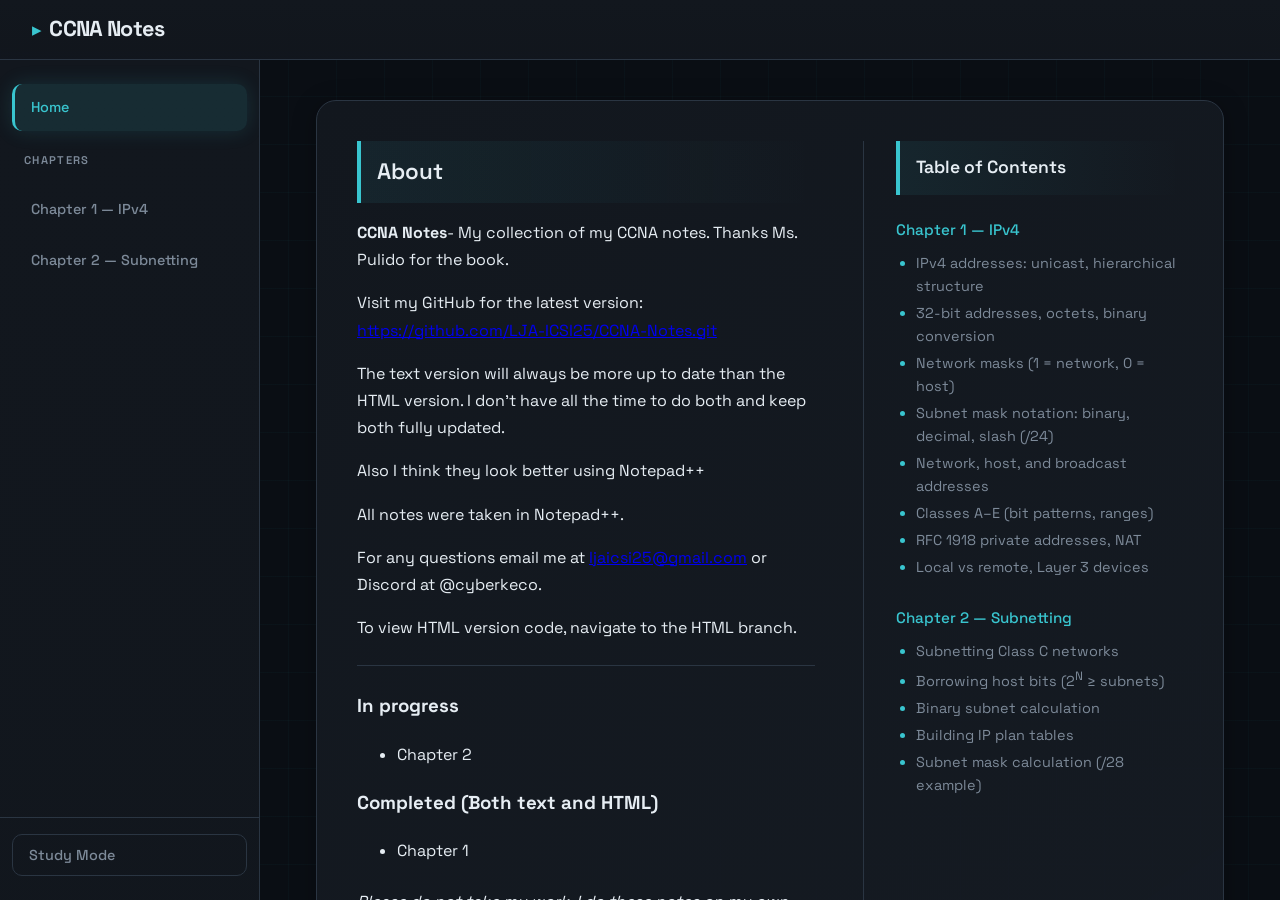
==== pages/ccna/index.html @ 9c8c7aef "Add files via upload" ====
<!--Note to self, change summary from popup to tab under chapter in sidebar-->
<!-- Study Hub: independent snapshot under pages/ccna/ — changing CCNA_Notes.html elsewhere does not update this file. -->
<!DOCTYPE html>
<html lang="en">
<head>
    <meta charset="UTF-8">
    <meta name="viewport" content="width=device-width, initial-scale=1.0">
    <title>CCNA Study Notes</title>
    <link rel="preconnect" href="https://fonts.googleapis.com">
    <link rel="preconnect" href="https://fonts.gstatic.com" crossorigin>
    <link href="https://fonts.googleapis.com/css2?family=JetBrains+Mono:wght@400;500&family=Space+Grotesk:wght@400;500;600;700&display=swap" rel="stylesheet">
    <style>
        :root {
            --bg-dark: #0a0e14;
            --bg-card: #12171e;
            --bg-elevated: #1a2129;
            --accent: #39c5cf;
            --accent-blue: #58a6ff;
            --accent-orange: #ff9f43;
            --accent-purple: #a371f7;
            --accent-green: #3dd68c;
            --text: #e6edf3;
            --text-muted: #7d8a99;
            --text-soft: #b1bac4;
            --border: #2a3542;
            --border-subtle: rgba(255, 255, 255, 0.06);
            --glow: rgba(57, 197, 207, 0.15);
        }

        * {
            box-sizing: border-box;
        }

        html {
            scroll-behavior: smooth;
        }

        body {
            font-family: 'Space Grotesk', -apple-system, BlinkMacSystemFont, 'Segoe UI', sans-serif;
            font-size: 17px;
            line-height: 1.7;
            margin: 0;
            min-height: 100vh;
            height: 100vh;
            background: var(--bg-dark);
            color: var(--text);
            -webkit-font-smoothing: antialiased;
            position: relative;
            overflow: hidden;
        }

        /* Subtle grid/network background */
        body::before {
            content: '';
            position: fixed;
            inset: 0;
            background-image:
                linear-gradient(rgba(57, 197, 207, 0.03) 1px, transparent 1px),
                linear-gradient(90deg, rgba(57, 197, 207, 0.03) 1px, transparent 1px);
            background-size: 48px 48px;
            pointer-events: none;
            z-index: 0;
        }

        /* Top header bar */
        .header {
            height: 60px;
            background: linear-gradient(180deg, var(--bg-card) 0%, rgba(18, 23, 30, 0.95) 100%);
            border-bottom: 1px solid var(--border);
            display: flex;
            align-items: center;
            justify-content: space-between;
            padding: 0 2rem;
            position: relative;
            z-index: 10;
            backdrop-filter: blur(12px);
        }

        .brand {
            font-size: 1.35rem;
            font-weight: 700;
            color: var(--text);
            text-decoration: none;
            letter-spacing: -0.03em;
            display: flex;
            align-items: center;
            gap: 0.5rem;
            transition: color 0.2s, transform 0.2s;
        }

        .brand::before {
            content: '▸';
            color: var(--accent);
            font-weight: 400;
            font-size: 0.9em;
        }

        .brand:hover {
            color: var(--accent);
            transform: translateX(2px);
        }

        .header-left {
            display: flex;
            align-items: center;
            gap: 1.25rem;
        }

        .header-view-chapters {
            font-size: 0.85rem;
            font-weight: 500;
            color: var(--accent);
            text-decoration: none;
            padding: 0.35rem 0.75rem;
            border-radius: 8px;
            border: 1px solid rgba(57, 197, 207, 0.3);
            transition: background 0.2s;
        }

        .header-view-chapters:hover {
            background: rgba(57, 197, 207, 0.1);
        }

        .header-view-chapters.hidden {
            display: none;
        }

        .header-badge {
            font-size: 0.7rem;
            font-weight: 600;
            text-transform: uppercase;
            letter-spacing: 0.1em;
            color: var(--accent);
            background: rgba(57, 197, 207, 0.12);
            padding: 0.35rem 0.75rem;
            border-radius: 20px;
            border: 1px solid rgba(57, 197, 207, 0.25);
            cursor: pointer;
            transition: background 0.2s, color 0.2s, transform 0.2s;
            font-family: inherit;
        }

        .header-badge:hover {
            background: rgba(57, 197, 207, 0.2);
            transform: scale(1.02);
        }

        .header-badge:focus {
            outline: none;
            box-shadow: 0 0 0 1px var(--accent);
        }

        .sidebar-actions {
            margin-top: auto;
            padding: 1rem 0.75rem 0;
            border-top: 1px solid var(--border);
            display: flex;
            flex-direction: column;
            gap: 0.5rem;
        }

        .sidebar-actions button {
            font-size: 0.9rem;
            font-weight: 500;
            color: var(--text-muted);
            background: transparent;
            border: 1px solid var(--border);
            border-radius: 10px;
            padding: 0.7rem 1rem;
            cursor: pointer;
            font-family: inherit;
            text-align: left;
            transition: all 0.2s ease;
        }

        .sidebar-actions button:hover {
            color: var(--text);
            background: rgba(57, 197, 207, 0.06);
            border-color: rgba(57, 197, 207, 0.3);
        }

        .sidebar-actions button.sidebar-summary {
            display: none;
        }

        .sidebar-actions button.sidebar-summary.visible {
            display: block;
        }

        /* Main layout: sidebar + content (always visible) */
        .main-layout {
            display: flex;
            height: calc(100vh - 60px);
            position: relative;
            z-index: 1;
            overflow: hidden;
        }

        .sidebar {
            width: 260px;
            flex-shrink: 0;
            background: linear-gradient(180deg, var(--bg-card) 0%, rgba(18, 23, 30, 0.98) 100%);
            border-right: 1px solid var(--border);
            padding: 1.5rem 0;
            display: flex;
            flex-direction: column;
            overflow-y: auto;
        }

        .sidebar-title {
            font-size: 0.7rem;
            font-weight: 600;
            text-transform: uppercase;
            letter-spacing: 0.12em;
            color: var(--text-muted);
            padding: 0 1.5rem;
            margin-top: 1.25rem;
            margin-bottom: 1rem;
        }

        .nav {
            display: flex;
            flex-direction: column;
            gap: 0.25rem;
            padding: 0 0.75rem;
        }

        .nav a {
            padding: 0.7rem 1rem;
            color: var(--text-muted);
            text-decoration: none;
            font-size: 0.9rem;
            font-weight: 500;
            transition: all 0.2s ease;
            border-radius: 10px;
            border-left: 3px solid transparent;
        }

        .nav a:hover {
            color: var(--text);
            background: rgba(57, 197, 207, 0.06);
            transform: translateX(4px);
        }

        .nav a.active {
            color: var(--accent);
            background: rgba(57, 197, 207, 0.12);
            border-left-color: var(--accent);
            box-shadow: 0 0 20px var(--glow);
        }

        /* Content area - scrolls independently */
        .content-wrapper {
            flex: 1;
            min-width: 0;
            display: flex;
            flex-direction: column;
            overflow: hidden;
        }

        .content {
            flex: 1;
            padding: 2.5rem 3.5rem 5rem;
            min-width: 0;
            overflow-y: auto;
            overflow-x: hidden;
            display: none;
        }

        .content.visible {
            display: block;
        }

        .chapter {
            display: none;
        }

        .chapter.active {
            display: block;
            animation: fadeIn 0.25s ease;
        }

        @keyframes fadeIn {
            from { opacity: 0; transform: translateY(8px); }
            to { opacity: 1; transform: translateY(0); }
        }

        @keyframes subtlePulse {
            0%, 100% { opacity: 0.5; }
            50% { opacity: 0.8; }
        }

        /* Chapter content */
        .chapter-content {
            background: linear-gradient(145deg, var(--bg-card) 0%, rgba(22, 28, 36, 0.95) 100%);
            border: 1px solid var(--border);
            border-radius: 20px;
            padding: 2.5rem;
            line-height: 1.7;
            box-shadow: 0 4px 24px rgba(0, 0, 0, 0.3);
        }

        .chapter-content h2 {
            font-size: 1.4rem;
            font-weight: 600;
            color: var(--text);
            margin: 2.5rem 0 1rem;
            padding: 0.75rem 0;
            padding-left: 1rem;
            border-left: 4px solid var(--accent);
            border-radius: 0 8px 8px 0;
            background: linear-gradient(90deg, rgba(57, 197, 207, 0.08) 0%, transparent 100%);
            letter-spacing: -0.02em;
        }

        .chapter-content h2:first-child {
            margin-top: 0;
        }

        .chapter-content h3 {
            font-size: 1.15rem;
            font-weight: 600;
            color: var(--text-soft);
            margin: 2rem 0 0.75rem;
            display: flex;
            align-items: center;
            gap: 0.5rem;
        }

        .chapter-content h3::before {
            content: '/';
            font-family: 'JetBrains Mono', monospace;
            font-size: 0.85em;
            font-weight: 600;
            color: var(--accent);
        }

        .chapter-content p {
            margin: 1rem 0;
            color: var(--text);
        }

        .chapter-content ul, .chapter-content ol {
            margin: 1rem 0;
            padding-left: 1.75rem;
        }

        .chapter-content ul ul, .chapter-content ol ul {
            margin: 0.4rem 0;
            padding-left: 1.5rem;
        }

        .chapter-content li {
            margin: 0.5rem 0;
        }

        .chapter-content li::marker {
            color: var(--accent);
        }

        .chapter-content .note {
            background: linear-gradient(135deg, rgba(57, 197, 207, 0.1) 0%, rgba(57, 197, 207, 0.04) 100%);
            border: 1px solid rgba(57, 197, 207, 0.3);
            border-left: 4px solid var(--accent);
            padding: 1.25rem 1.5rem;
            margin: 1.5rem 0;
            border-radius: 0 12px 12px 0;
        }

        .chapter-content .note strong {
            color: var(--accent);
        }

        .chapter-content .example {
            background: linear-gradient(135deg, var(--bg-elevated) 0%, rgba(26, 33, 41, 0.8) 100%);
            border: 1px solid var(--border);
            padding: 1.25rem 1.5rem;
            margin: 1.5rem 0;
            border-radius: 12px;
            border-left: 4px solid var(--accent-orange);
        }

        .chapter-content .example strong {
            color: var(--accent-orange);
        }

        .chapter-summary {
            display: none;
            background: linear-gradient(135deg, rgba(163, 113, 247, 0.12) 0%, rgba(163, 113, 247, 0.04) 100%);
            border: 1px solid rgba(163, 113, 247, 0.35);
            border-radius: 12px;
            padding: 1.5rem 1.75rem;
            margin-bottom: 2rem;
        }

        .chapter-summary.visible {
            display: block;
        }

        .chapter-summary h3 {
            margin-top: 0;
            color: var(--accent-purple);
        }

        .chapter-summary h3::before {
            content: '📋 ';
        }

        .chapter-summary h4 {
            font-size: 0.95rem;
            font-weight: 600;
            color: var(--accent-purple);
            margin: 1.25rem 0 0.5rem;
        }

        .chapter-summary h4:first-of-type {
            margin-top: 0;
        }

        .chapter-summary ul {
            margin: 0.5rem 0;
            padding-left: 1.5rem;
        }

        .chapter-summary li {
            margin: 0.35rem 0;
        }

        .chapter-summary p {
            margin: 1rem 0;
        }

        .chapter-summary p:first-of-type {
            margin-top: 0;
        }

        .chapter-content .lessons-learned {
            background: linear-gradient(135deg, rgba(163, 113, 247, 0.12) 0%, rgba(163, 113, 247, 0.04) 100%);
            border: 1px solid rgba(163, 113, 247, 0.35);
            border-radius: 16px;
            padding: 1.75rem 2rem;
            margin: 2.5rem 0 0;
            box-shadow: 0 0 40px rgba(163, 113, 247, 0.08);
        }

        .chapter-content .lessons-learned h2 {
            margin-top: 0;
            border-bottom: none;
            border-left: none;
            background: none;
            color: var(--accent-purple);
            font-size: 1.2rem;
        }

        .chapter-content .lessons-learned h2::before {
            content: '✦ ';
        }

        .chapter-content .lessons-learned ul {
            margin-bottom: 0;
        }

        .chapter-content code {
            font-family: 'JetBrains Mono', Consolas, monospace;
            font-size: 0.9em;
            font-weight: 500;
            letter-spacing: 0.04em;
            background: rgba(57, 197, 207, 0.12);
            color: var(--accent);
            padding: 0.3em 0.6em;
            border-radius: 6px;
            border: 1px solid rgba(57, 197, 207, 0.2);
        }

        .chapter-content table {
            width: 100%;
            border-collapse: collapse;
            margin: 1.5rem 0;
            font-size: 0.95rem;
            border-radius: 12px;
            overflow: hidden;
            border: 1px solid var(--border);
            box-shadow: 0 2px 12px rgba(0, 0, 0, 0.2);
        }

        .chapter-content th,
        .chapter-content td {
            padding: 0.85rem 1.15rem;
            text-align: left;
            border-bottom: 1px solid var(--border);
            border-right: 1px solid var(--border);
        }

        .chapter-content th:last-child,
        .chapter-content td:last-child {
            border-right: none;
        }

        .chapter-content tr:last-child td {
            border-bottom: none;
        }

        .chapter-content tr:nth-child(even) {
            background: rgba(255, 255, 255, 0.02);
        }

        .chapter-content tr:hover {
            background: rgba(57, 197, 207, 0.06);
        }

        .chapter-content th {
            background: linear-gradient(180deg, var(--bg-elevated) 0%, rgba(26, 33, 41, 0.9) 100%);
            color: var(--accent);
            font-weight: 600;
            font-size: 0.85rem;
            text-transform: uppercase;
            letter-spacing: 0.06em;
        }

        .chapter-content td code {
            font-size: 0.88em;
            letter-spacing: 0.04em;
        }

        .chapter-content td {
            word-break: break-word;
        }

        .chapter-content sup {
            font-size: 0.75em;
            opacity: 0.9;
        }

        /* Chapter empty state */
        .chapter-empty {
            text-align: center;
            padding: 5rem 2rem;
            color: var(--text-muted);
            font-size: 1rem;
        }

        .chapter-empty::before {
            content: '📝';
            display: block;
            font-size: 3.5rem;
            margin-bottom: 1rem;
            opacity: 0.6;
        }

        /* Key concept highlight */
        .chapter-content .key-concept {
            background: linear-gradient(135deg, rgba(61, 214, 140, 0.1) 0%, rgba(61, 214, 140, 0.04) 100%);
            border: 1px solid rgba(61, 214, 140, 0.3);
            border-radius: 12px;
            padding: 1.25rem 1.5rem;
            margin: 1.5rem 0;
            border-left: 4px solid var(--accent-green);
        }

        .chapter-content .key-concept strong {
            color: var(--accent-green);
        }

        /* Home screen - inside content wrapper */
        .home-screen {
            display: none;
            flex: 1;
            padding: 2.5rem 3.5rem 5rem;
            min-width: 0;
            overflow-y: auto;
            overflow-x: hidden;
        }

        .home-screen.active {
            display: block;
        }

        .home-content {
            display: flex;
            gap: 3rem;
            background: linear-gradient(145deg, var(--bg-card) 0%, rgba(22, 28, 36, 0.95) 100%);
            border: 1px solid var(--border);
            border-radius: 20px;
            padding: 2.5rem;
            line-height: 1.7;
            box-shadow: 0 4px 24px rgba(0, 0, 0, 0.3);
        }

        .home-left {
            flex: 1;
            min-width: 0;
        }

        .home-right {
            width: 320px;
            flex-shrink: 0;
            border-left: 1px solid var(--border);
            padding-left: 2rem;
        }

        .home-screen h2 {
            font-size: 1.4rem;
            font-weight: 600;
            color: var(--text);
            margin: 0 0 1rem;
            padding: 0.75rem 0;
            padding-left: 1rem;
            border-left: 4px solid var(--accent);
            border-radius: 0 8px 8px 0;
            background: linear-gradient(90deg, rgba(57, 197, 207, 0.08) 0%, transparent 100%);
        }

        .home-screen .home-intro {
            color: var(--text);
            font-size: 1rem;
            line-height: 1.7;
        }

        .home-screen .home-intro p {
            margin: 0 0 1rem;
        }

        .home-screen .toc-title {
            font-size: 1.1rem;
            font-weight: 600;
            color: var(--text);
            margin: 0 0 1.25rem;
        }

        .home-screen .toc-chapter {
            margin-bottom: 1.5rem;
        }

        .home-screen .toc-chapter a {
            color: var(--accent);
            text-decoration: none;
            font-weight: 500;
            font-size: 0.95rem;
        }

        .home-screen .toc-chapter a:hover {
            text-decoration: underline;
        }

        .home-screen .toc-chapter ul {
            margin: 0.5rem 0 0 1.25rem;
            padding: 0;
            color: var(--text-muted);
            font-size: 0.9rem;
            line-height: 1.6;
        }

        .home-screen .toc-chapter ul li::marker {
            color: var(--accent);
        }

        .home-screen .toc-chapter li {
            margin: 0.25rem 0;
        }

        /* Summary screen (separate view) */
        .summary-screen {
            display: none;
            flex: 1;
            padding: 2.5rem 3.5rem 5rem;
            min-width: 0;
            overflow-y: auto;
            overflow-x: hidden;
        }

        .summary-screen.active {
            display: block;
        }

        .summary-content {
            background: linear-gradient(145deg, var(--bg-card) 0%, rgba(22, 28, 36, 0.95) 100%);
            border: 1px solid var(--border);
            border-radius: 20px;
            padding: 2.5rem;
            line-height: 1.7;
            box-shadow: 0 4px 24px rgba(0, 0, 0, 0.3);
        }

        .summary-title {
            font-size: 1.4rem;
            font-weight: 600;
            color: var(--text);
            margin: 0 0 1.5rem;
            padding: 0.75rem 0;
            padding-left: 1rem;
            border-left: 4px solid var(--accent-purple);
            border-radius: 0 8px 8px 0;
            background: linear-gradient(90deg, rgba(163, 113, 247, 0.18) 0%, transparent 100%);
        }

        /* Right-click context menu for chapters */
        .chapter-context-menu {
            position: fixed;
            z-index: 100;
            background: var(--bg-card);
            border: 1px solid var(--border);
            border-radius: 8px;
            padding: 0.35rem 0;
            box-shadow: 0 12px 30px rgba(0, 0, 0, 0.55);
            min-width: 160px;
            display: none;
        }

        .chapter-context-menu button {
            width: 100%;
            padding: 0.5rem 0.9rem;
            background: transparent;
            border: none;
            color: var(--text-soft);
            font-size: 0.9rem;
            font-family: inherit;
            text-align: left;
            cursor: pointer;
        }

        .chapter-context-menu button:hover {
            background: rgba(57, 197, 207, 0.12);
            color: var(--text);
        }

        /* Embedded inside Study Hub (iframe) — hide duplicate top bar */
        html.studyhub-embed .header {
            display: none !important;
        }
        html.studyhub-embed .main-layout {
            height: 100vh !important;
        }
        html.studyhub-embed body {
            height: 100vh;
        }

    </style>
</head>
<body>
    <script>
        try {
            if (new URLSearchParams(location.search).get("embed") === "1") {
                document.documentElement.classList.add("studyhub-embed");
            }
        } catch (e) { /* ignore */ }
    </script>
    <header class="header">
        <div class="header-left">
            <a href="#" id="brand-home" class="brand">CCNA Notes</a>
        </div>
    </header>

    <div class="main-layout" id="main-layout">
        <aside class="sidebar">
            <nav class="nav">
                <a href="#" data-chapter="home" class="nav-home active">Home</a>
            </nav>
            <div class="sidebar-title">Chapters</div>
            <nav class="nav">
                <a href="#" data-chapter="chapter-1">Chapter 1 — IPv4</a>
                <a href="#" data-chapter="chapter-2">Chapter 2 — Subnetting</a>
            </nav>
            <div class="sidebar-actions">
                <button type="button" id="study-mode-btn">Study Mode</button>
            </div>
        </aside>

        <div class="content-wrapper">
    <div class="home-screen active" id="home-screen">
        <div class="home-content">
            <div class="home-left">
                <h2>About</h2>
                <div class="home-intro">
                    <p><strong>CCNA Notes</strong>- My collection of my CCNA notes. Thanks Ms. Pulido for the book.</p>
                    <p>Visit my GitHub for the latest version: <a href="https://github.com/LJA-ICSI25/CCNA-Notes.git" target="_blank" rel="noopener">https://github.com/LJA-ICSI25/CCNA-Notes.git</a></p>
                    <p>The text version will always be more up to date than the HTML version. I don't have all the time to do both and keep both fully updated.</p>
                    <p>Also I think they look better using Notepad++</p>
                    <p>All notes were taken in Notepad++.</p>
                    <p>For any questions email me at <a href="mailto:ljaicsi25@gmail.com">ljaicsi25@gmail.com</a> or Discord at @cyberkeco.</p>
                    <p>To view HTML version code, navigate to the HTML branch.</p>
                    <hr style="margin: 1.5rem 0; border: none; border-top: 1px solid var(--border);">
                    <h3 style="margin-top: 1.5rem;">In progress</h3>
                    <ul><li>Chapter 2</li></ul>
                    <h3>Completed (Both text and HTML)</h3>
                    <ul><li>Chapter 1</li></ul>
                    <p style="margin-top: 1.5rem;"><em>Please do not take my work. I do these notes on my own time. Feel free to study but do not claim as your own without permission.</em></p>
                </div>
            </div>
            <div class="home-right">
                <h2 class="toc-title">Table of Contents</h2>
                <div class="toc-chapter">
                    <a href="#" data-chapter="chapter-1" class="toc-link">Chapter 1 — IPv4</a>
                    <ul>
                        <li>IPv4 addresses: unicast, hierarchical structure</li>
                        <li>32-bit addresses, octets, binary conversion</li>
                        <li>Network masks (1 = network, 0 = host)</li>
                        <li>Subnet mask notation: binary, decimal, slash (/24)</li>
                        <li>Network, host, and broadcast addresses</li>
                        <li>Classes A–E (bit patterns, ranges)</li>
                        <li>RFC 1918 private addresses, NAT</li>
                        <li>Local vs remote, Layer 3 devices</li>
                    </ul>
                </div>
                <div class="toc-chapter">
                    <a href="#" data-chapter="chapter-2" class="toc-link">Chapter 2 — Subnetting</a>
                    <ul>
                        <li>Subnetting Class C networks</li>
                        <li>Borrowing host bits (2<sup>N</sup> ≥ subnets)</li>
                        <li>Binary subnet calculation</li>
                        <li>Building IP plan tables</li>
                        <li>Subnet mask calculation (/28 example)</li>
                    </ul>
                </div>
            </div>
        </div>
    </div>

    <div class="summary-screen" id="summary-screen">
        <div class="summary-content">
            <h2 class="summary-title" id="summary-title">Chapter Summary</h2>
            <div id="summary-body"></div>
        </div>
    </div>

        <main class="content">
        <section id="chapter-1" class="chapter">
            <div class="chapter-content">
                <div class="chapter-summary" id="chapter-1-summary">
                    <h3>Chapter 1 — IPv4 Summary</h3>
                    <h4>Purpose & structure</h4>
                    <p>IPv4 enables unicast communication (one device to one) and is hierarchical—unlike flat MAC addresses, it reveals the network and the unique host. With a subnet mask, it identifies both.</p>
                    <h4>Format</h4>
                    <ul>
                        <li>32-bit address in 4 octets (e.g. <code>192.168.1.1</code>)</li>
                        <li>Binary: bits double left to right — 1, 2, 4, 8, 16, 32, 64, 128 per octet</li>
                        <li><code>11111111</code> = 255</li>
                    </ul>
                    <h4>Network mask</h4>
                    <ul>
                        <li>1 = network bit, 0 = host bit</li>
                        <li>Same info three ways: binary, decimal (<code>255.255.255.0</code>), slash (<code>/24</code>)</li>
                    </ul>
                    <h4>Critical rule</h4>
                    <ul>
                        <li>Host all 0s → network address</li>
                        <li>Host any mix → valid host</li>
                        <li>Host all 1s → broadcast</li>
                    </ul>
                    <p><code>192.168.1.1/24</code>: network <code>192.168.1.0</code>, hosts <code>.1</code>–<code>.254</code>, broadcast <code>192.168.1.255</code>. 254 usable hosts (2<sup>8</sup> − 2).</p>
                    <h4>Classes A–E</h4>
                    <ul>
                        <li>A: <code>0xxxxxxx</code>, 0–127, 10.0.0.0/8 private</li>
                        <li>B: <code>10xxxxxx</code>, 128–191, 172.16.0.0/12 private</li>
                        <li>C: <code>110xxxxx</code>, 192–223, 192.168.0.0/16 private</li>
                        <li>D: 224–239 (multicast), E: 240–255 (reserved)</li>
                        <li>Hosts: A = 2<sup>24</sup>−2, B = 2<sup>16</sup>−2, C = 254</li>
                    </ul>
                    <h4>RFC 1918 & NAT</h4>
                    <p>Private addresses are internal only; need NAT for public access.</p>
                    <h4>Local vs remote</h4>
                    <p>Same network = local (direct). Different networks = remote (requires router or L3 switch).</p>
                </div>
                <h2>What are IPv4 addresses used for?</h2>
                <ul>
                    <li>Created to allow one specific digital device to communicate directly with another specific digital device
                        <ul><li>This is called <strong>unicast communication</strong></li></ul>
                    </li>
                    <li>Needs to allow for one device to access multiple devices</li>
                </ul>

                <p>An IPv4 address is known as a <strong>hierarchical address</strong> because it can be divided into multiple smaller domains.</p>
                <p>An IPv4 address in conjunction with a subnet gives you two pieces of information:</p>
                <ul>
                    <li>The network in which the device is located</li>
                    <li>The unique identifier of the device</li>
                </ul>
                <div class="note">
                    <strong>Note:</strong> Different from a MAC address—a MAC address is a flat address. It does not give information about the network it's connected to.
                </div>

                <h2>What does an IPv4 address look like?</h2>
                <ul>
                    <li>The computer sees a <strong>32-bit number</strong></li>
                    <li>For us they are broken up into 4 groups of 8 bits called bytes or octets, separated by periods</li>
                    <li>For example:
                        <ul>
                            <li><code>11000000.10101000.00000001.00000001</code></li>
                            <li>This would result in <code>192.168.1.1</code></li>
                        </ul>
                    </li>
                </ul>

                <h3>More about binary (the type of language this is)</h3>
                <ul>
                    <li>You start with <code>00000000</code></li>
                    <li>The first bit stands for 1, second for 2, third for 4, fourth for 8, fifth for 16, sixth for 32, seventh for 64, eighth for 128</li>
                    <li>This is assuming an 8-bit number; the pattern continues (keep doubling)</li>
                </ul>
                <div class="example">
                    <strong>Examples:</strong> <code>00011111</code> = 31, <code>11111111</code> = 255. Practice: <code>11010011</code> = 227
                </div>

                <p>IPv4 needs some way to differentiate the network portion from the host portion. All IPv4 addresses have a <strong>network mask</strong> (subnet mask).</p>
                <p>A network mask is 32 bits that define what portion represents the network and which portion is the host.</p>

                <h2>Rules for network masks</h2>
                <ul>
                    <li>A <strong>1</strong> in the mask defines a network bit</li>
                    <li>A <strong>0</strong> in the mask defines a host bit</li>
                </ul>

                <h2>3 ways to denote a subnet mask</h2>
                <ol>
                    <li><strong>Binary:</strong> <code>11111111.11111111.11111111.00000000</code></li>
                    <li><strong>Decimal:</strong> <code>255.255.255.0</code></li>
                    <li><strong>Slash notation:</strong> <code>/24</code></li>
                </ol>

                <p>All tell us the first 24 bits are 1 and the last 8 are 0. The first 24 bits are the network portion; the last 8 define the host.</p>

                <div class="example">
                    <strong>Example:</strong> <code>192.168.1.1</code> + <code>255.255.255.0</code> → <code>192.168.1.1/24</code>
                </div>

                <div class="key-concept">
                    <strong>Key rule:</strong> In an IP address, host portion <strong>all 0s</strong> = network itself; <strong>combination</strong> = specific device; <strong>all 1s</strong> = broadcast address.
                </div>

                <div class="example">
                    <strong><code>192.168.1.1/24</code>:</strong> Network = <code>192.168.1.0</code>, Hosts = <code>192.168.1.1</code>–<code>192.168.1.254</code>, Broadcast = <code>192.168.1.255</code>
                </div>

                <h2>Classes of IPv4 Addresses</h2>
                <p>5 classes by size. Broken down by <strong>leading bit pattern</strong> of the first octet.</p>
                <div class="note">
                    <strong>Note:</strong> Largely replaced by CIDR, but still important to know.
                </div>

                <table>
                    <tr><th>Class</th><th>Pattern</th><th>Range</th><th>Notes</th></tr>
                    <tr><td>A</td><td><code>0xxxxxxx</code></td><td>0–127</td><td>10.0.0.0/8 private; 127 loopback</td></tr>
                    <tr><td>B</td><td><code>10xxxxxx</code></td><td>128–191</td><td>172.16.0.0/12 private</td></tr>
                    <tr><td>C</td><td><code>110xxxxx</code></td><td>192–223</td><td>192.168.0.0/16 private</td></tr>
                    <tr><td>D</td><td><code>1110xxxx</code></td><td>224–239</td><td>Multicast only</td></tr>
                    <tr><td>E</td><td><code>1111xxxx</code></td><td>240–255</td><td>Reserved</td></tr>
                </table>

                <h2>Network vs. Node (Host) Bits</h2>
                <p>Within classes A–C: network (N) vs node/host (H) octets. Class A = /8, B = /16, C = /24.</p>

                <ul>
                    <li><strong>Class A:</strong> 2<sup>24</sup> − 2 = 16,777,214 hosts/network</li>
                    <li><strong>Class B:</strong> 2<sup>16</sup> − 2 = 65,534 hosts/network</li>
                    <li><strong>Class C:</strong> 2<sup>8</sup> − 2 = 254 hosts/network</li>
                </ul>

                <p><strong>Conclusions:</strong> 126 Class A networks • 16,384 Class B • 2,097,152 Class C</p>

                <div class="note">
                    <strong>Example:</strong> <code>192.168.1.1/24</code> is a Class C network.
                </div>

                <h2>RFC (private) 1918 Addresses</h2>
                <ul>
                    <li>Created to help slow the depletion of IPv4 addresses</li>
                    <li>Addresses that are part of RFC are to be used for internal networks only. They are allowed within the network but not allowed to the public.</li>
                    <li>Must go through a Network Address Translation (NAT) to be used for public use.</li>
                </ul>

                <h2>Local vs. Remote Addresses</h2>
                <ul>
                    <li>Addresses within the same network and can communicate are considered Local to each other</li>
                    <li>Addresses in two different networks that can communicate are considered remote to each other</li>
                    <li>Local devices can only communicate directly with each other</li>
                    <li>Remote devices require a Layer 3 device (such as a router or layer 3 switch)</li>
                </ul>

                <!-- Note to self: did not include Classless Addressing. Will add later -->
                <div class="lessons-learned">
                    <h2>Lessons Learned</h2>
                    <ul>
                        <li><code>192.168.1.1/24</code> tells us:
                            <ul>
                                <li>The network portion is 192.168.1
                                    <ul><li>This is shown as <code>192.168.1.0/24</code></li></ul>
                                </li>
                                <li>The host portion of this address is .1</li>
                                <li>There are 254 valid hosts on this network
                                    <ul><li>This is the first valid host</li></ul>
                                </li>
                                <li>The broadcast address is <code>192.168.1.255/24</code></li>
                                <li>This is a Class C network</li>
                            </ul>
                        </li>
                    </ul>
                </div>
            </div>
        </section>

        <section id="chapter-2" class="chapter">
            <div class="chapter-content">
                <div class="chapter-summary" id="chapter-2-summary">
                    <h3>Chapter 2 — Subnetting Summary</h3>
                    <h4>Goal</h4>
                    <p>Split a Class C network (e.g. <code>192.168.100.0/24</code>) into smaller subnets. Borrow only from host bits (4th octet); network bits stay fixed.</p>
                    <h4>Step 1 — Bits to borrow</h4>
                    <ul>
                        <li>2<sup>N</sup> ≥ subnets needed</li>
                        <li>Nine subnets → 2<sup>4</sup> = 16 ≥ 9, so borrow 4 bits</li>
                        <li>8 H bits become <code>SSSSHHHH</code> (4 subnet, 4 host)</li>
                        <li>Each subnet: 2<sup>4</sup>−2 = 14 hosts</li>
                    </ul>
                    <h4>Step 2 — Binary pattern</h4>
                    <ul>
                        <li>Subnet number = all 0s in host portion; broadcast = all 1s</li>
                        <li>First subnet: 0–15; second: 16–31; increment by 16</li>
                    </ul>
                    <h4>Step 3 — IP plan table</h4>
                    <ul>
                        <li>Count by 16: Subnet 1 = .0, hosts .1–.14, broadcast .15</li>
                        <li>Subnet 2 = .16, hosts .17–.30, broadcast .31</li>
                        <li>Continue: .32, .48, .64 … up to .240</li>
                    </ul>
                    <h4>New subnet mask</h4>
                    <p>Original /24 → <code>255.255.255.0</code>. Borrow 4 bits → /28 = <code>255.255.255.240</code>.</p>
                    <h4>Quick checks</h4>
                    <p>Network = even; first host = odd; last host = even; broadcast = odd. 16 subnets total.</p>
                </div>
                <h2>How to Subnet IPv4 Addresses</h2>

                <h3>Subnetting a Class C network</h3>
                <p>Say you have a network address of <code>192.168.100.0/24</code> and you need nine subnets. You can only use H bits, not N bits. So you can ignore the <code>192.168.100</code> part.</p>
                <p>Remember for Class C networks that it's like such:</p>
                <table>
                    <tr><th>Octet 1</th><th>Octet 2</th><th>Octet 3</th><th>Octet 4</th></tr>
                    <tr><td><code>NNNNNNNN</code></td><td><code>NNNNNNNN</code></td><td><code>NNNNNNNN</code></td><td><code>HHHHHHHH</code></td></tr>
                </table>
                <p>You will need to borrow some host bits and turn them into network bits (or subnet bits—shown as S below).</p>

                <h3>Step 1: How many H bits to borrow</h3>
                <p>2<sup>N</sup> ≥ 9 → N = 4, so borrow <strong>4 H bits</strong>.</p>
                <table>
                    <tr><th>Start with 8 H bits</th><th>Borrow 4 bits</th></tr>
                    <tr><td><code>HHHHHHHH</code></td><td><code>SSSSHHHH</code></td></tr>
                </table>

                <h3>Step 2: Determine the first subnet in binary</h3>
                <table>
                    <tr><th>Binary</th><th>Notes</th></tr>
                    <tr><td><code>0000HHHH</code></td><td></td></tr>
                    <tr><td><code>00000000</code></td><td>All 0s in host portion = subnetwork number</td></tr>
                    <tr><td><code>00000001</code></td><td>First valid host number</td></tr>
                    <tr><td><code>00000010</code></td><td>Second valid host number</td></tr>
                    <tr><td><code>00000011</code></td><td>Third valid host number</td></tr>
                    <tr><td>…</td><td>(Pattern continues)</td></tr>
                    <tr><td><code>00001110</code></td><td>Last valid host number</td></tr>
                    <tr><td><code>00001111</code></td><td>All 1s in host portion = broadcast number</td></tr>
                </table>
                <p>Convert binary to decimal for the first subnet:</p>
                <table>
                    <tr><th>Binary</th><th>Decimal</th><th>Notes</th></tr>
                    <tr><td><code>00000000</code></td><td>0</td><td>Subnet number</td></tr>
                    <tr><td><code>00000001</code></td><td>1</td><td>First valid host</td></tr>
                    <tr><td><code>00000010</code></td><td>2</td><td>Second valid host</td></tr>
                    <tr><td><code>00000011</code></td><td>3</td><td>Third valid host</td></tr>
                    <tr><td>…</td><td>…</td><td>(Pattern continues)</td></tr>
                    <tr><td><code>00001110</code></td><td>14</td><td>Last valid host</td></tr>
                    <tr><td><code>00001111</code></td><td>15</td><td>Broadcast number</td></tr>
                </table>

                <h3>Step 3: Determine the second subnet in binary</h3>
                <table>
                    <tr><th>Binary</th><th>Notes</th></tr>
                    <tr><td><code>0001HHHH</code></td><td></td></tr>
                    <tr><td><code>00010000</code></td><td>Subnet number</td></tr>
                    <tr><td><code>00010001</code></td><td>First valid host</td></tr>
                    <tr><td>…</td><td>(Pattern continues)</td></tr>
                    <tr><td><code>00011110</code></td><td>Last valid host</td></tr>
                    <tr><td><code>00011111</code></td><td>Broadcast number</td></tr>
                </table>
                <p>Convert to decimal: subnet = 16, hosts = 17–30, broadcast = 31.</p>

                <h3>Step 4: Build IP plan table</h3>
                <p>Pattern: counting by 16 (the subnet increment).</p>
                <table>
                    <tr><th>Subnet</th><th>Network number</th><th>Range of valid hosts</th><th>Broadcast number</th></tr>
                    <tr><td>1</td><td>0</td><td>1–14</td><td>15</td></tr>
                    <tr><td>2</td><td>16</td><td>17–30</td><td>31</td></tr>
                    <tr><td>3</td><td>32</td><td>33–46</td><td>47</td></tr>
                </table>

                <h3>Full IP plan table (192.168.100.0/24 → /28)</h3>
                <table>
                    <tr><th>Subnet</th><th>Network Address</th><th>Range of valid hosts</th><th>Broadcast Address</th></tr>
                    <tr><td>1 (0000)</td><td>192.168.100.0</td><td>192.168.100.1 – 192.168.100.14</td><td>192.168.100.15</td></tr>
                    <tr><td>2 (0001)</td><td>192.168.100.16</td><td>192.168.100.17 – 192.168.100.30</td><td>192.168.100.31</td></tr>
                    <tr><td>3 (0010)</td><td>192.168.100.32</td><td>192.168.100.33 – 192.168.100.46</td><td>192.168.100.47</td></tr>
                    <tr><td>4 (0011)</td><td>192.168.100.48</td><td>192.168.100.49 – 192.168.100.62</td><td>192.168.100.63</td></tr>
                    <tr><td>5 (0100)</td><td>192.168.100.64</td><td>192.168.100.65 – 192.168.100.78</td><td>192.168.100.79</td></tr>
                    <tr><td>6 (0101)</td><td>192.168.100.80</td><td>192.168.100.81 – 192.168.100.94</td><td>192.168.100.95</td></tr>
                    <tr><td>7 (0110)</td><td>192.168.100.96</td><td>192.168.100.97 – 192.168.100.110</td><td>192.168.100.111</td></tr>
                    <tr><td>8 (0111)</td><td>192.168.100.112</td><td>192.168.100.113 – 192.168.100.126</td><td>192.168.100.127</td></tr>
                    <tr><td>9 (1000)</td><td>192.168.100.128</td><td>192.168.100.129 – 192.168.100.142</td><td>192.168.100.143</td></tr>
                    <tr><td>10 (1001)</td><td>192.168.100.144</td><td>192.168.100.145 – 192.168.100.158</td><td>192.168.100.159</td></tr>
                    <tr><td>11 (1010)</td><td>192.168.100.160</td><td>192.168.100.161 – 192.168.100.174</td><td>192.168.100.175</td></tr>
                    <tr><td>12 (1011)</td><td>192.168.100.176</td><td>192.168.100.177 – 192.168.100.190</td><td>192.168.100.191</td></tr>
                    <tr><td>13 (1100)</td><td>192.168.100.192</td><td>192.168.100.193 – 192.168.100.206</td><td>192.168.100.207</td></tr>
                    <tr><td>14 (1101)</td><td>192.168.100.208</td><td>192.168.100.209 – 192.168.100.222</td><td>192.168.100.223</td></tr>
                    <tr><td>15 (1110)</td><td>192.168.100.224</td><td>192.168.100.225 – 192.168.100.238</td><td>192.168.100.239</td></tr>
                    <tr><td>16 (1111)</td><td>192.168.100.240</td><td>192.168.100.241 – 192.168.100.254</td><td>192.168.100.255</td></tr>
                </table>
                <div class="note">
                    <strong>Quick check:</strong> Network = even; hosts = odd start, even end; broadcast = odd.
                </div>

                <h3>Calculate the subnet mask</h3>
                <table>
                    <tr><th>Mask</th><th>Binary</th><th>Decimal</th></tr>
                    <tr><td>Original</td><td><code>11111111.11111111.11111111.00000000</code></td><td>255.255.255.0</td></tr>
                    <tr><td>New (/28)</td><td><code>11111111.11111111.11111111.11110000</code></td><td>255.255.255.240</td></tr>
                </table>
                <p>We get the new mask from the 4 bits we borrowed.</p>
            </div>
        </section>
        </main>
        </div>
    </div>

    <div id="chapter-context-menu" class="chapter-context-menu">
        <button type="button" id="ctx-open-summary">Open Summary</button>
    </div>

    <script>
        const homeScreen = document.getElementById('home-screen');
        const summaryScreen = document.getElementById('summary-screen');
        const summaryTitle = document.getElementById('summary-title');
        const summaryBody = document.getElementById('summary-body');
        const content = document.querySelector('.content');
        const brandHome = document.getElementById('brand-home');

        const chapterSummaries = {
            'chapter-1': document.getElementById('chapter-1-summary'),
            'chapter-2': document.getElementById('chapter-2-summary')
        };

        const contextMenu = document.getElementById('chapter-context-menu');
        const contextMenuSummaryBtn = document.getElementById('ctx-open-summary');
        let contextChapterId = null;

        function hideAllMainViews() {
            homeScreen.classList.remove('active');
            summaryScreen.classList.remove('active');
            content.classList.remove('visible');
        }

        function showHome() {
            hideAllMainViews();
            homeScreen.classList.add('active');
            document.querySelectorAll('.nav a').forEach(l => l.classList.remove('active'));
            const homeLink = document.querySelector('.nav a[data-chapter="home"]');
            if (homeLink) homeLink.classList.add('active');
        }

        function showChapter(chapterId) {
            hideAllMainViews();
            content.classList.add('visible');
            document.querySelectorAll('.chapter').forEach(c => c.classList.remove('active'));
            document.querySelectorAll('.nav a').forEach(l => l.classList.remove('active'));
            const el = document.getElementById(chapterId);
            if (el) el.classList.add('active');
            const navLink = document.querySelector(`.nav a[data-chapter="${chapterId}"]`);
            if (navLink) navLink.classList.add('active');
        }

        function showSummary(chapterId) {
            const source = chapterSummaries[chapterId];
            if (!source) return;

            hideAllMainViews();
            summaryScreen.classList.add('active');

            const navLink = document.querySelector(`.nav a[data-chapter="${chapterId}"]`);
            const label = navLink ? navLink.textContent.trim() : 'Chapter Summary';
            summaryTitle.textContent = `${label} — Summary`;

            // Use the inner content of the summary block (without its outer wrapper)
            let html = source.innerHTML || '';
            // Strip the inner h3 title if present so we don't duplicate titles
            html = html.replace(/<h3[^>]*>.*?<\/h3>/i, '');
            summaryBody.innerHTML = html;
        }

        brandHome.addEventListener('click', (e) => {
            e.preventDefault();
            showHome();
        });

        document.querySelectorAll('.toc-link').forEach(a => {
            a.addEventListener('click', (e) => {
                e.preventDefault();
                showChapter(a.dataset.chapter);
            });
        });

        document.querySelectorAll('.nav a').forEach(a => {
            a.addEventListener('click', (e) => {
                e.preventDefault();
                const id = a.dataset.chapter;
                if (id === 'home') {
                    showHome();
                } else {
                    showChapter(id);
                }
            });
        });
        // Right-click context menu for chapters
        document.querySelectorAll('.nav a[data-chapter]').forEach(a => {
            a.addEventListener('contextmenu', (e) => {
                const id = a.dataset.chapter;
                if (!id || id === 'home') return;
                e.preventDefault();
                contextChapterId = id;
                const rect = e.target.getBoundingClientRect();
                contextMenu.style.display = 'block';
                contextMenu.style.left = `${e.clientX}px`;
                contextMenu.style.top = `${e.clientY}px`;
            });
        });

        document.addEventListener('click', () => {
            contextMenu.style.display = 'none';
        });

        contextMenuSummaryBtn.addEventListener('click', (e) => {
            e.stopPropagation();
            contextMenu.style.display = 'none';
            if (!contextChapterId) return;
            showSummary(contextChapterId);
        });

        const studyBtn = document.getElementById('study-mode-btn');
        studyBtn.addEventListener('click', () => {
            if (!document.fullscreenElement) {
                document.documentElement.requestFullscreen();
                studyBtn.textContent = 'Exit Study Mode';
            } else {
                document.exitFullscreen();
                studyBtn.textContent = 'Study Mode';
            }
            studyBtn.blur();
        });
        document.addEventListener('fullscreenchange', () => {
            if (!document.fullscreenElement) studyBtn.textContent = 'Study Mode';
        });

        // Context menu element (added near end of body)
    </script>
</body>
</html>
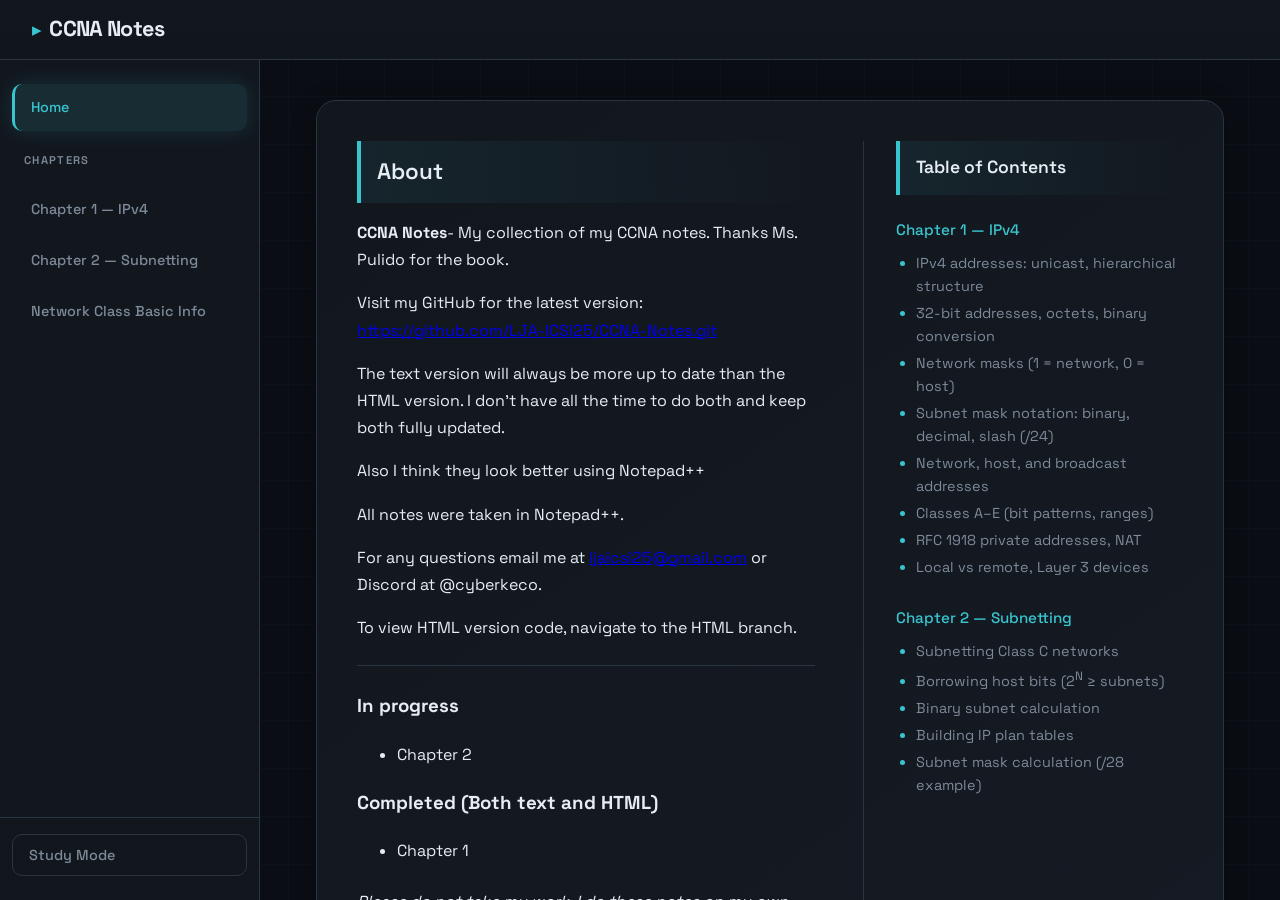
==== commit 8bdacd80: "Add files via upload" ====
--- a/pages/ccna/index.html
+++ b/pages/ccna/index.html
@@ -759,6 +759,7 @@
             <nav class="nav">
                 <a href="#" data-chapter="chapter-1">Chapter 1 — IPv4</a>
                 <a href="#" data-chapter="chapter-2">Chapter 2 — Subnetting</a>
+                <a herf="#" data-chapter="Network-Class-Basic-Info">Network Class Basic Info</a>
             </nav>
             <div class="sidebar-actions">
                 <button type="button" id="study-mode-btn">Study Mode</button>
@@ -1122,6 +1123,46 @@
                 <p>We get the new mask from the 4 bits we borrowed.</p>
             </div>
         </section>
+
+        <section id="Network-Class-Basic-Info" class="chapter">
+            <div class="chapter-content">
+                <div class="chapter-summary" id="Network-Class-Basic-Info-Sum">
+                    <h3>Network Class Basics Info Summary</h3>
+                    <h4>There is no summary for this chapter. Only the actual content part.</h4>
+                </div>
+            
+            <h2>Network Class Basic Info</h2>
+                <h3>Class C Networks</h3>
+                <p>Network and Host Bit Configuration</p>
+                <table>
+                    <tr><th>Octet 1</th><th>Octet 2</th><th>Octet 3</th><th>Octet 4</th></tr>
+                    <tr><td>NNNNNNNN</td><td>NNNNNNNN</td><td>NNNNNNNN</td><td>HHHHHHHH</td></tr>
+                </table>
+                <div class="note">
+                    <strong>Quick note:</strong> N stands for Network Bit. H stands for Host bit
+                </div>
+                <p>Full IP plan table</p>
+                <p>For this example I use 192.168.100.x</p>
+                <table>
+                    <tr><th>Subnet</th><th>Network Address</th><th>Range of valid hosts</th><th>Broadcast Address</th></tr>
+                    <tr><td>1 (0000)</td><td>192.168.100.0</td><td>192.168.100.1 – 192.168.100.14</td><td>192.168.100.15</td></tr>
+                    <tr><td>2 (0001)</td><td>192.168.100.16</td><td>192.168.100.17 – 192.168.100.30</td><td>192.168.100.31</td></tr>
+                    <tr><td>3 (0010)</td><td>192.168.100.32</td><td>192.168.100.33 – 192.168.100.46</td><td>192.168.100.47</td></tr>
+                    <tr><td>4 (0011)</td><td>192.168.100.48</td><td>192.168.100.49 – 192.168.100.62</td><td>192.168.100.63</td></tr>
+                    <tr><td>5 (0100)</td><td>192.168.100.64</td><td>192.168.100.65 – 192.168.100.78</td><td>192.168.100.79</td></tr>
+                    <tr><td>6 (0101)</td><td>192.168.100.80</td><td>192.168.100.81 – 192.168.100.94</td><td>192.168.100.95</td></tr>
+                    <tr><td>7 (0110)</td><td>192.168.100.96</td><td>192.168.100.97 – 192.168.100.110</td><td>192.168.100.111</td></tr>
+                    <tr><td>8 (0111)</td><td>192.168.100.112</td><td>192.168.100.113 – 192.168.100.126</td><td>192.168.100.127</td></tr>
+                    <tr><td>9 (1000)</td><td>192.168.100.128</td><td>192.168.100.129 – 192.168.100.142</td><td>192.168.100.143</td></tr>
+                    <tr><td>10 (1001)</td><td>192.168.100.144</td><td>192.168.100.145 – 192.168.100.158</td><td>192.168.100.159</td></tr>
+                    <tr><td>11 (1010)</td><td>192.168.100.160</td><td>192.168.100.161 – 192.168.100.174</td><td>192.168.100.175</td></tr>
+                    <tr><td>12 (1011)</td><td>192.168.100.176</td><td>192.168.100.177 – 192.168.100.190</td><td>192.168.100.191</td></tr>
+                    <tr><td>13 (1100)</td><td>192.168.100.192</td><td>192.168.100.193 – 192.168.100.206</td><td>192.168.100.207</td></tr>
+                    <tr><td>14 (1101)</td><td>192.168.100.208</td><td>192.168.100.209 – 192.168.100.222</td><td>192.168.100.223</td></tr>
+                    <tr><td>15 (1110)</td><td>192.168.100.224</td><td>192.168.100.225 – 192.168.100.238</td><td>192.168.100.239</td></tr>
+                    <tr><td>16 (1111)</td><td>192.168.100.240</td><td>192.168.100.241 – 192.168.100.254</td><td>192.168.100.255</td></tr>
+                </table>
+            </div>
         </main>
         </div>
     </div>
@@ -1140,7 +1181,8 @@
 
         const chapterSummaries = {
             'chapter-1': document.getElementById('chapter-1-summary'),
-            'chapter-2': document.getElementById('chapter-2-summary')
+            'chapter-2': document.getElementById('chapter-2-summary'),
+            'Network-Class-Basic-Info': document.getElementById('Network-Class-Basic-Info-Sum')
         };
 
         const contextMenu = document.getElementById('chapter-context-menu');
